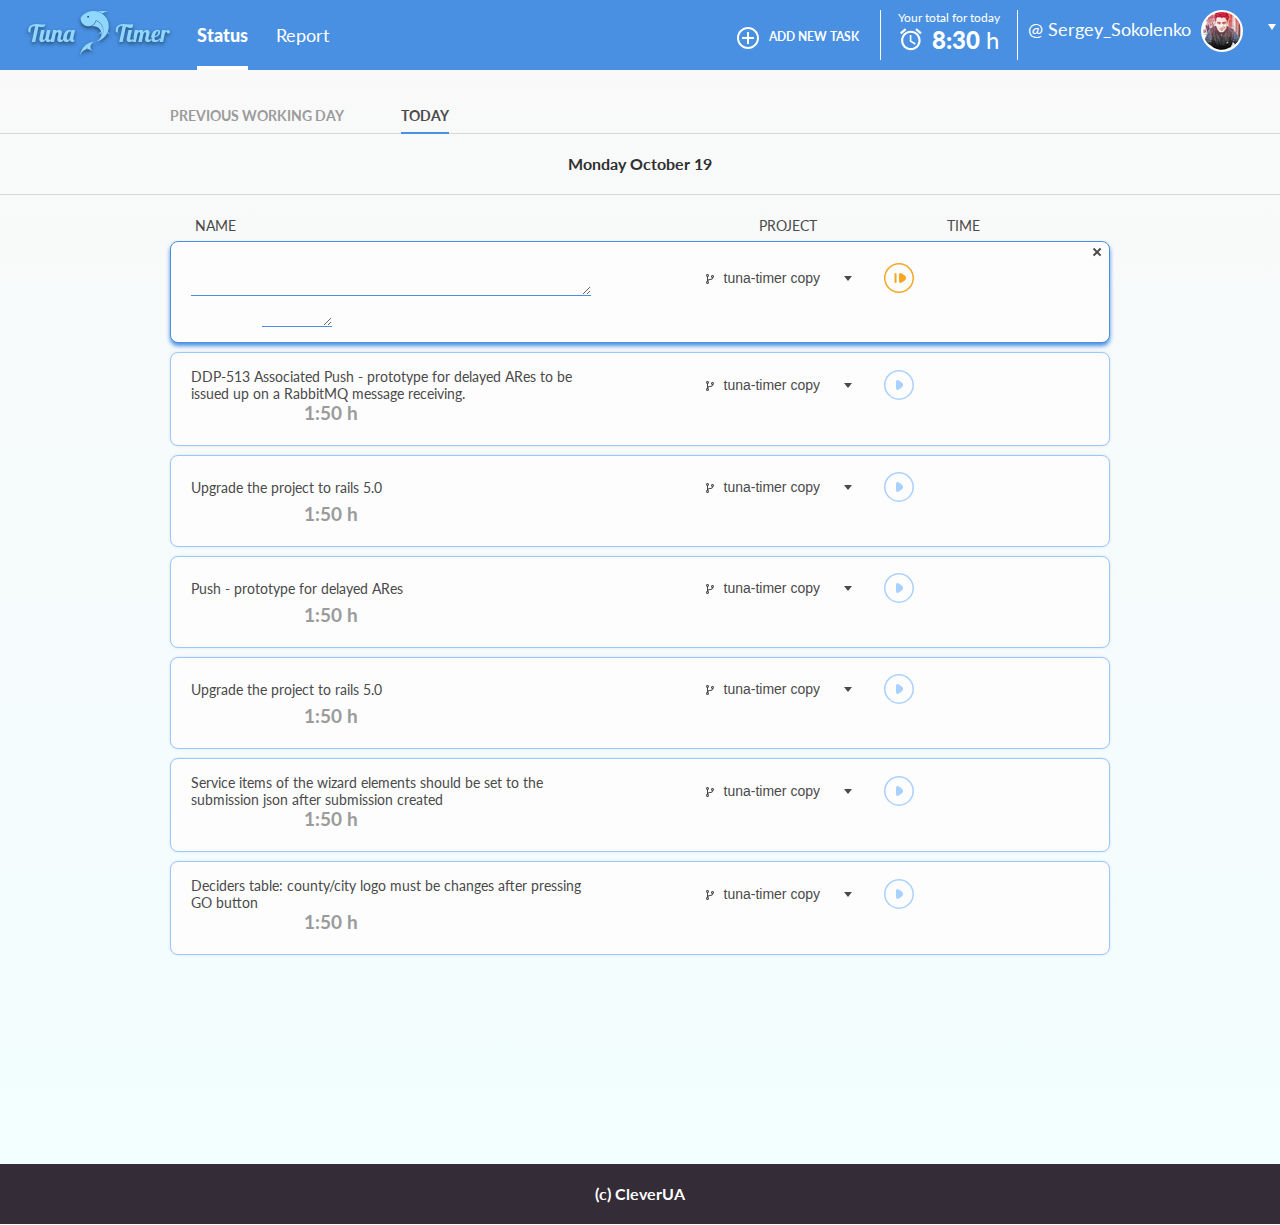
==== tuna_timer/index.html @ cda76bc6 "Add new files" ====
<!DOCTYPE html>
<html lang="en">
<head>
	<meta charset="UTF-8">
	<meta http-equiv="X-UA-Compatible" content="IE=edge">
    <meta name="viewport" content="width=device-width, initial-scale=1">
    <!--[if lt IE 9]>
      <script src="https://oss.maxcdn.com/html5shiv/3.7.3/html5shiv.min.js"></script>
      <script src="https://oss.maxcdn.com/respond/1.4.2/respond.min.js"></script>
    <![endif]-->
	<link href="https://fonts.googleapis.com/css?family=Lato:400,700,900" rel="stylesheet"> 
	<link href="https://fonts.googleapis.com/css?family=Lobster" rel="stylesheet"> 
	<link rel="stylesheet" href="css/jquery.formstyler.css">
	<link rel="stylesheet" href="css/style.css">
	<title>status edit</title>
</head>
<body>
	<header class="header">
		<div class="header_container">
			<div class="header__col header__col-left">
				<div class="header__logo col-3">
					<img src="img/TunaTimer.png" alt="">
				</div>
				<nav class="header__nav col-3">
					<ul>
						<li class="header__nav-active"><a href="#">Status</a></li>
						<li><a href="report-month.html">Report</a></li>
					</ul>
				</nav>
			</div>
			<div class="header__col header__col-right">
				<div class="header__task">
					<button class="header__task_btn">ADD NEW TASK</button>
				</div>
				<div class="header__hour">
				<p>Your total for today</p>
				<h5>8:30 <span>h</span></h5>
			</div>
				<div class="header__user">
					<form>
						<select>
							<option>@ Sergey_Sokolenko</option>
							<option>@ Artem_Zhuravlev</option>
							<option>@ Ivan_Ivanov</option>
						</select>
					</form>
				</div>
			</div>
		</div>
	</header>
	<main class="main">
		<div class="main-tabs">
			<div class="container">
				<nav class="main-tabs__nav">
					<ul>
						<li><a href="status-prev.html">previous working day</a></li>
						<li class="main-tabs__nav-active"><a href="#">TODAY</a></li>
					</ul>
				</nav>
			</div>
		</div>
		<div class="main-date">
			<div class="container">
				<h6>Monday October 19</h6>
			</div>
		</div>
		<div class="main-task">
			<div class="container">
				<div class="main-task__name">
					<div class="main-task__name-item col-6">
						<p>NAME</p>
					</div>
					<div class="main-task__name-item col-2-1">
						<p>PROJECT</p>
					</div>
					<div class="main-task__name-item col-2-1">
						<p>TIME</p>
					</div>
				</div>
				<div class="main-task__item main-task__item-active" tabindex="0">
					<form>
						<div class="main-task__item-title">
							<textarea name="text"  data="rezine"></textarea>
						</div>
						<div class="main-task__item-select">
							<select>
								<option>tuna-timer copy</option>
								<option>android_demo_release</option>
								<option>builds copy</option>
								<option>applesrss copy</option>
								<option>files</option>
							</select>
						</div>
						<div class="main-task__btn-active"></div>
						<div class="main-task__item-hour">
							<textarea name="hour"></textarea>
						</div>
					</form>
					<button class="main-task__close"></button>
				</div>
				<div class="main-task__item" tabindex="0">
					<form>
						<div class="main-task__item-title">
							<h4>DDP-513 Associated Push - prototype for delayed ARes to be issued up on a RabbitMQ message receiving.</h4>
						</div>
						<div class="main-task__item-select">
							<select>
								<option>tuna-timer copy</option>
								<option>android_demo_release</option>
								<option>builds copy</option>
								<option>applesrss copy</option>
								<option>files</option>
							</select>
						</div>
						<div class="main-task__btn"></div>
						<div class="main-task__item-hour">
							<h3>1:50 h</h3>
						</div>
					</form>
				</div>
				<div class="main-task__item" tabindex="0">
					<form>
						<div class="main-task__item-title">
							<h4>Upgrade the project to rails 5.0</h4>
						</div>
						<div class="main-task__item-select">
							<select>
								<option>tuna-timer copy</option>
								<option>android_demo_release</option>
								<option>builds copy</option>
								<option>applesrss copy</option>
								<option>files</option>
							</select>
						</div>
						<div class="main-task__btn"></div>
						<div class="main-task__item-hour">
							<h3>1:50 h</h3>
						</div>
					</form>
				</div>
				<div class="main-task__item" tabindex="0">
					<form>
						<div class="main-task__item-title">
							<h4>Push - prototype for delayed ARes</h4>
						</div>
						<div class="main-task__item-select">
							<select>
								<option>tuna-timer copy</option>
								<option>android_demo_release</option>
								<option>builds copy</option>
								<option>applesrss copy</option>
								<option>files</option>
							</select>
						</div>
						<div class="main-task__btn"></div>
						<div class="main-task__item-hour">
							<h3>1:50 h</h3>
						</div>
					</form>
				</div>
				<div class="main-task__item" tabindex="0">
					<form>
						<div class="main-task__item-title">
							<h4>Upgrade the project to rails 5.0</h4>
						</div>
						<div class="main-task__item-select">
							<select>
								<option>tuna-timer copy</option>
								<option>android_demo_release</option>
								<option>builds copy</option>
								<option>applesrss copy</option>
								<option>files</option>
							</select>
						</div>
						<div class="main-task__btn"></div>
						<div class="main-task__item-hour">
							<h3>1:50 h</h3>
						</div>
					</form>
				</div>
				<div class="main-task__item" tabindex="0">
					<form>
						<div class="main-task__item-title">
							<h4>Service items of the wizard elements should be set to the submission json after submission created</h4>
						</div>
						<div class="main-task__item-select">
							<select>
								<option>tuna-timer copy</option>
								<option>android_demo_release</option>
								<option>builds copy</option>
								<option>applesrss copy</option>
								<option>files</option>
							</select>
						</div>
						<div class="main-task__btn"></div>
						<div class="main-task__item-hour">
							<h3>1:50 h</h3>
						</div>
					</form>
				</div>
				<div class="main-task__item" tabindex="0">
					<form>
						<div class="main-task__item-title">
							<h4>Deciders table: county/city logo must be changes after pressing GO button</h4>
						</div>
						<div class="main-task__item-select">
							<select>
								<option>tuna-timer copy</option>
								<option>android_demo_release</option>
								<option>builds copy</option>
								<option>applesrss copy</option>
								<option>files</option>
							</select>
						</div>
						<div class="main-task__btn"></div>
						<div class="main-task__item-hour">
							<h3>1:50 h</h3>
						</div>
					</form>
				</div>
			</div>
		</div>
	</main>
	<footer class="footer">
		<div class="container">
			<h6>(c) CleverUA</h6>
		</div>
	</footer>
	<script src="http://ajax.googleapis.com/ajax/libs/jquery/1.11.1/jquery.min.js"></script>
	<script src="js/jquery.formstyler.min.js"></script>
	<script src="js/rezine.js"></script>
	<script>
		(function($) {
			$(function() {
  				$('input, select').styler();
			});
		})(jQuery);
		$(function(){
            $('.main-task__btn-active').click(function(){
                $('.main-task__btn-active').toggleClass('main-task__btn-pause');
            });
        });
	</script>
</body>
</html>
---- tuna_timer/css/style.css ----
body{
    width: 100%;
    margin: 0 auto;
    font-family: 'Lato', sans-serif;
}

/*General-reset*/
*{
    -webkit-box-sizing: border-box ;
    -moz-box-sizing: border-box;
    box-sizing: border-box;
}
h1, h2, h3, h4, h5, h6 ,p{
    margin: 0;
    padding: 0;
}
ul, ol{
    margin: 0;
    padding: 0;
    list-style: none;
}
a{
    text-decoration:none;
    color: #000;
}
a:visited, a:link, a:active{
    color: #000;
    text-decoration: none;
}
a:hover,
a:focus{
    text-decoration: none;
}
img{
    max-width: 100%;
    border: none;
    outline: none;
}
div:focus{
    outline: none;
}
input, button{
    outline: none;
    border:none;
}
textarea{
    resize: vertical;
}
/*formstyler reset start*/
.jq-selectbox__select,
.jq-selectbox__select:hover,
.jq-selectbox__select:focus{
    border: none;
    border-bottom: none;
    background: transparent;
    border-radius: 0;
    text-shadow: none;
    box-shadow: none;
}
.jq-selectbox__trigger{
    border-left: none;
}
.jq-selectbox__dropdown{
    border-radius: 8px;
    border: 1px solid #e4e4e4;
    box-shadow: 0 2px 4px 0 rgba(0, 0, 0, 0.5);
}
.jq-selectbox__select{
}

/*formstyler reset end*/
.col-3{
    width: 33.333%;
    float: left;
}
.col-3-1{
    width: 30%;
    float: left;
}
.col-4{
    width: 35%;
    float: left;
}
.col-5{
    width: 50%;
    float: left;
}
.col-2{
    width: 21.23%;
    float: left;
}
.container{
    width: 940px;
    margin: 0 auto;
}
.col-6{
    width: 60%;
    float: left;
}
.col-2-1{
    width: 20%;
    float: left;
}
/*============General-reset-end================*/
.header{
    height: 70px;
    width: 100%;
    background: #4990e2;
}
.header_container{
    width: 100%;
    margin: 0 auto;
}
.header__col{
    width: 49%;
}
.header__col-left{
    float: left;
}
.header__col-right{
    float: right;
}
.header__logo{
    width: 31%;
    padding-top: 9px;
    text-align: center;
}
.header__logo,
.header__nav,
.header__task{
    height: 70px;
}
.header__nav ul li{
    display: inline-block;
    margin-right: 24px;
    line-height: 3.889; 
}
.header__nav ul li a{
    font-size: 18px;
    font-family: 'Lato', sans-serif;
    font-weight: 400;
    color: #fff;
}
.header__nav .header__nav-active a{
    padding-bottom: 20px;
    font-weight: 900;
    border-bottom: 4px solid #fff;
}
.header__task,
.header__hour{
    border-right: 1px solid #fff;
}
.header__task,
.header__hour,
.header__user{
    float: left;
    height: 50px;
    margin: 10px 0; 
}
.header__task{
    padding: 0 15px 0 230px;
}
.header__task .header__task_btn{
    float: right;
    font-size: 12px;
    font-family: 'Lato', sans-serif;
    font-weight: 700;
    text-align: right;
    line-height: 4.4;
    color: #fff;
    background: transparent;
    cursor: pointer;
}
.header__task .header__task_btn:before{
    content: "";
    display: inline-block;
    margin-right: 10px;
    width: 22px;
    height: 22px;
    background: url(../img/plus.svg)no-repeat;
    vertical-align: middle;
}
.header__hour{
    padding: 0 17px;
    text-align: center;
}
.header__hour p{
    font-size: 12px;
    color: #fff;
}
.header__hour h5{
    font-size: 24px;
    font-family: 'Lato', sans-serif;
    font-weight: 900;
    color: #fff;
}
.header__hour h5:before{
    content: "";
    display: inline-block;
    margin-right: 10px;
    width: 22px;
    height: 23px;
    background: url(../img/alarm.svg)no-repeat;  
    vertical-align: -2px;
}
.header__hour h5 span{
    font-family: 'Lato', sans-serif;
    font-weight: 400;
}
.header__user{
    padding-left: 9px 0 0 15px;
}
.header__user .jq-selectbox{
    float: right;
}
.header__user .jq-selectbox__trigger-arrow{
    width: 8px;
    height: 6px;
    background: url(../img/arrow_down.svg)no-repeat;
}
.header__user .jq-selectbox__select-text{
    font-size: 18px;
    font-family: 'Lato', sans-serif;
    font-weight: 400;
    color: #fff;
}
.header__user .jq-selectbox__select-text:after{
    content: "";
    display: inline-block;
    margin-left: 10px;
    width: 42px;
    height: 42px;
    background: url(../img/oval.png)no-repeat center center;
    vertical-align: middle;
}
.header__user .jq-selectbox li{
    border-radius: 3px;
}
.main{
    padding-bottom: 200px;
    background: linear-gradient(to top, #f2feff, #f9f9f9);
}
.main-tabs{
    height: 64px;
    padding-top: 35px;
    border-bottom: 1px solid #d8d8d8;
}

.main-tabs ul li{
    display: inline-block;
    margin-right: 52.5px;
}
.main-tabs ul li a{
    font-size: 14px;
    font-weight: 700;
    text-transform: uppercase;
    color: #9b9b9b; 
}
.main-tabs__nav .main-tabs__nav-active a{
    padding-bottom: 8px;
    color: #4a4a4a;
    border-bottom: 2px solid #4a90e2;
}

.main-date{
    height: 61px;
    border-bottom: 1px solid #d8d8d8;;
}
.main-date h6{
    font-size: 16px;
    line-height: 3.8;
    text-align: center;
    color: #2f2f2f;
}
.main-task__name{
    padding-top: 22px;
    overflow: hidden;
}
.main-task__name-item{
    padding-left: 25px;
}
.main-task__name-item p{
    padding-bottom: 7px;
    font-size: 14px;
    font-family: 'Lato', sans-serif;
    font-weight: 400;
    color: #4a4a4a;
}
.main-task__item{
    width: 100%;
    margin-bottom: 9px;
    padding: 15px 0 15px 20px;
    background: #fdfdfd;
    border: 1px solid #9ac7fc;
    border-radius: 8px;
    box-shadow: 0 0 3px 0 rgba(0, 0, 0, 0.1);
}
.main-task__item-active{
    position: relative;
    border: 1px solid #4990e2;
    box-shadow: 0 3px 4px 0 #4990e2; 
}
.main-task__item textarea[name="text"]{
    display: inline-block;
    width: 400px;
    height: 100%;
    padding: 2px 0;
    font-size: 14px;
    font-weight: 400;
    font-family: 'Lato', sans-serif;
    background: transparent;
    border: none;
    border-bottom: 1px solid #4990e2; 
    color: #4a4a4a;
}
.main-task__item-select{
    display: inline-block;
    width: 270px;
}
.main-task__item-select .jq-selectbox__select{
    min-width: 250px;
    margin-left: 20px;
    font-size: 14px;
    font-weight: 400;
    border-radius: 4px;
    color: #4a4a4a;
    text-align: right;
}
.main-task__item .jq-selectbox__select:hover{
    background: #d5eaff;
}
.main-task__item .jq-selectbox__trigger{
    background: url(../img/polygon.svg)no-repeat center center;
}
.main-task__item .jq-selectbox li:hover{
    background: #95c4fb;
}
.main-task__item .jq-selectbox li.selected{
    background: #95c4fb;
}
.main-task__item .jq-selectbox__select-text:before{
    content: "";
    display: inline-block;
    margin-right: 10px;
    width: 8px;
    height: 10px;
    background: url(../img/shape.svg)no-repeat;
    vertical-align: middle;
}
.main-task__btn-active{
    display: inline-block;
    width: 30px;
    height: 30px;
    margin-left: 15px;
    background: url(../img/play-active.svg)no-repeat;
    vertical-align: middle;
    cursor: pointer;
}
.main-task__btn-pause{
    width: 30px;
    height: 30px;
    background: url(../img/pause-active.svg)no-repeat;
    cursor: pointer;
}
.main-task__btn{
    display: inline-block;
    width: 30px;
    height: 30px;
    margin-left: 15px;
    background: url(../img/blue-play.svg)no-repeat;
    vertical-align: middle;
    cursor: pointer;
}
.main-task__item textarea[name="hour"]{
    float: right;
    width: 70px;
    height: 28px;
    margin-right: 26px;
    padding: 2px 0;
    font-size: 16px;
    font-family: 'Lato', sans-serif;
    font-weight: 600;
    color: #4a4a4a;
    background: transparent;
    border: none;
    border-bottom: 1px solid #4990e2;
}
.main-task__close{
    position: absolute;
    top: 5px;
    right: 5px;
    width: 10px;
    height: 10px;
    background: url(../img/close.svg)no-repeat;
    cursor: pointer;
}
.main-task__item-title{
    display: inline-block;
    width: 400px;
    vertical-align: middle;
    color: #4a4a4a;
}
.main-task__item-title h4{
    font-size: 14px;
    font-weight: 400;
}
.main-task__item-hour{
    display: inline-block;
    width: 167px;
    height: 28px;
    margin-right: 26px;
    font-size: 16px;
    text-align: right;
    vertical-align: bottom;
    color: #9b9b9b; 
}
.footer{
    height: 60px;
    width: 100%;
    background:  #342c37;
}
.footer h6{
    font-size: 16px;
    line-height: 3.8;
    text-align: center;
    color: #fff;
}
/*status-prev styles*/
.main-task__item-blue{
    background: #4990e2;
    overflow: hidden;
}
.main-task__result{
    float: right;
}
.main-task__result h3{
    width: 100%;
    font-size: 16px;
    font-style: italic;
    font-family: 'Lato', sans-serif;
    font-weight: 400;
    color: #fff;
}
.main-task__result h3 span{
    padding-left: 10px;
    font-weight: 600;
}
/*report month styles*/
.main-date__holder{
    height: 61px;
    padding-top: 14px;
}
.main-date__left,
.main-date__form,
.main-date__right {
    display: inline-block;
}
.main-date__left{
    margin-right: 10px;
}
.main-date__right{
    margin-left: 10px;
}
.main-date__left a,
.main-date__right a{
    display: block;
    width: 8px;
    height: 12px;
}
.main-date__left a{
    background: url(../img/arrow-left.svg)no-repeat;
}
.main-date__right a{
    background: url(../img/arrow-right.svg)no-repeat;
}
.main-date__select{
    text-align: center;
}
.main-date .jq-selectbox__select{
    width: 204px;  
    padding: 0; 
}
.main-date .jq-selectbox li{
    font-size: 16px;
    font-family: 'Lato', sans-serif;
    font-weight: 600;
    color: #2f2f2f;
}
.main-date .jq-selectbox li.selected,
.main-date .jq-selectbox li:hover{
    background: #95c4fb;
}
.main-date .jq-selectbox__dropdown ul{
    max-height: 100% !important;
}
.main-date .jq-selectbox__trigger{
    display: none;
}
.main-date .jq-selectbox__select-text{
    font-size: 16px;
    font-family: 'Lato', sans-serif;
    font-weight: 600;
    color: #2f2f2f;
    transition: .3s;
}
.main-date .jq-selectbox__select-text:hover{
    text-shadow: 0 2px 4px rgba(0, 0, 0, 0.5);
}
.report-container{
    width: 1366px;
    margin: 0 auto;
}
.week-container{
    width: 940px;
    margin: 0 auto;
}
.report-copy{
    float: right;
    margin: 44px 0 9px 0;
}
.report-copy li{
    display: inline-block;
    margin-left: 30px;
}
.report-copy li a{
    color: #9b9b9b;
    transition: .3s;
}
.report-copy li a:hover{
    color: #4a4a4a;
    text-shadow: 0 2px 4px rgba(0, 0, 0, 0.5);
}
.report-month__tabe{
    width: 100%;
    border: 1px solid #000;
    border-collapse: collapse;
}
 .report-month__tabe-title{
    border-bottom: 2px solid #000;
}
.report-month__tabe-time{
    border-bottom: 1px solid #000;
}
.report-month__tabe tr{
    height: 31px;
}
.report-month__tabe td{
    width: 34px;
    height: 30px;
    text-align: center;
    border: 1px dotted #000;
}
.report-month__tabe h5{
    font-size: 12px;
    font-family: 'Lato', sans-serif;
    font-weight: 600;
    color: #4a4a4a;
}
.report-month__tabe h6{
    font-size: 8px;
    text-transform: uppercase;
    color: #4a4a4a;
}
.report-month__tabe td{
    font-size: 12px;
    font-family: 'Lato', sans-serif;
    font-weight: 600;
    color: #4a4a4a;
}
.report-month__tabe-title{
    background: #dbecff;
}
.report-month__tabe-name h5{
    padding-left: 5px;
    text-align: left;
}
.report-month__table-weekend{
    background: #dfe2e2;
}
.report-month__all h5,
.report-month__hours h5{
    padding-right: 10px;
    font-style: italic;
    text-align: right;
    color: #4a4a4a;
}
tr .report-month__hours{
    border-right: 1px solid #000;
    border-left: 1px solid #000;
}
.report-month__result{
    border-top: 2px solid #000;
}
.report-month__tabe .jq-checkbox{
    position: static !important;
    width: 12px;
    height: 12px;
    background: url(../img/checkbox-empty.svg)no-repeat;
    border: none;
    border-radius: 0;
    box-shadow: none;
}
.report-month__tabe .jq-checkbox.checked .jq-checkbox__div{
    width: 12px;
    height: 12px;
    background: url(../img/checkbox-full.svg)no-repeat;
}
tr .report-month__tabe-name{
    border-right: 1px solid #000;
}
tr  .last{
    border-right: 1px solid #000;
}
.report-month__result-all td{
    height: 62px;
    border-bottom: 2px solid #000;
}
.report-month__result-all h3{
    padding-right: 5px;
    font-family: 'Lato', sans-serif;
    font-weight: 400;
    font-style: italic;
    text-align: right;
    color: #4a4a4a;
}
.report-month__result-all h3 span{
    padding-left: 4px;
    font-weight: 600;
}
.table__modal{
    background: transparent;
}
#myModal .modal-dialog {
    margin-top: 200px;
}
#myModal .modal-content{
    width: 341px;
    margin: auto;
}
#myModal .modal-header{
    position: relative;
    min-height: 28px;
    padding: 0;
    background: #4990e2;
    overflow: hidden;
}
#myModal .modal-header h4{
    float: left;
    padding: 3px 0 0 13px;
    font-family: 'Lato', sans-serif;
    font-weight: 400;
    color: #fff;
}
#myModal .modal-header h5{
    float: right;
    padding: 6px 35px 0 0;
    color: #fff;
}
#myModal .modal-header h5 i{
    padding-right: 5px;
}
#myModal .modal-header .close{
    position: absolute;
    top: 5px;
    right: 5px;
    color: #fff;
    background: transparent;
}
#myModal .modal-content{
    border-radius: 0; 
}
#myModal .modal-body{
    padding: 8px;
    background: #f8f8f8;
}
.modal-backdrop.fade{
    background: transparent;
}
.myModal__holder{
    margin-bottom: 9px;
    background-color: rgba(255, 255, 255, 0.82);
    border-radius: 4px;
    box-shadow: 0 0 3px 0 rgba(0, 0, 0, 0.5);
}
.myModal__describe{
    padding: 7px;
    background: #fff;
}
.myModal__describe h5{
    font-family: 'Lato', sans-serif;
    font-weight: 400;
}
.myModal__result{
    padding: 5px 6px;
    text-align: right;
    background: #dbecff;
}
.myModal__result h5{
    font-family: 'Lato', sans-serif;
    font-weight: 600;
    font-style: italic;
    color: #4a4a4a;
}
#myModal .modal-footer{
    padding: 8px;
    background-color: #4990e2;
    overflow: hidden;
}
#myModal .modal-footer h4{
    float: right;
    font-family: 'Lato', sans-serif;
    font-weight: 600;
    font-style: italic;
    color: #fff;
}
/*alerts*/
.alert__welldone,
.alert__headsup,
.alert__warning,
.alert__error{
    position: relative;
    width: 690px;
    height: 56px;
    margin: 0 auto;
    margin-bottom: 16px;
    padding: 18.5px 0;
    box-shadow: 0 2px 4px 0 rgba(0, 0, 0, 0.5);
    border-radius: 8px;
}
.alert__welldone{
    background-color: #7ed321;
}
.alert__headsup{
    background-color: #7cb8fe;
}
.alert__warning{
    background-color: #ecb458;
}
.alert__error{
    background-color: #f75b6e;
}
.alert-close{
    position: absolute;
    top: 5px;
    right: 5px;
    width: 15px;
    height: 15px;
    background: url(../img/white-close.svg) no-repeat center center;
}
.alert__welldone h3,
.alert__headsup h3,
.alert__warning h3,
.alert__error h3{
    font-size: 16px;
    font-family: 'Lato', sans-serif;
    font-weight: 400;
    text-align: center;
    color: #fff;
}
/*report week*/
.report-month__tabe-week{
}
.report-month__result-week{
    border-top: 2px solid #000;
}


@media(max-width: 1370px){
    .header_container{
        width: 1300px;
    }
    .header__task{
        padding-left: 68px;
    }
    .report-container{
        width: 1300px;
    }
}
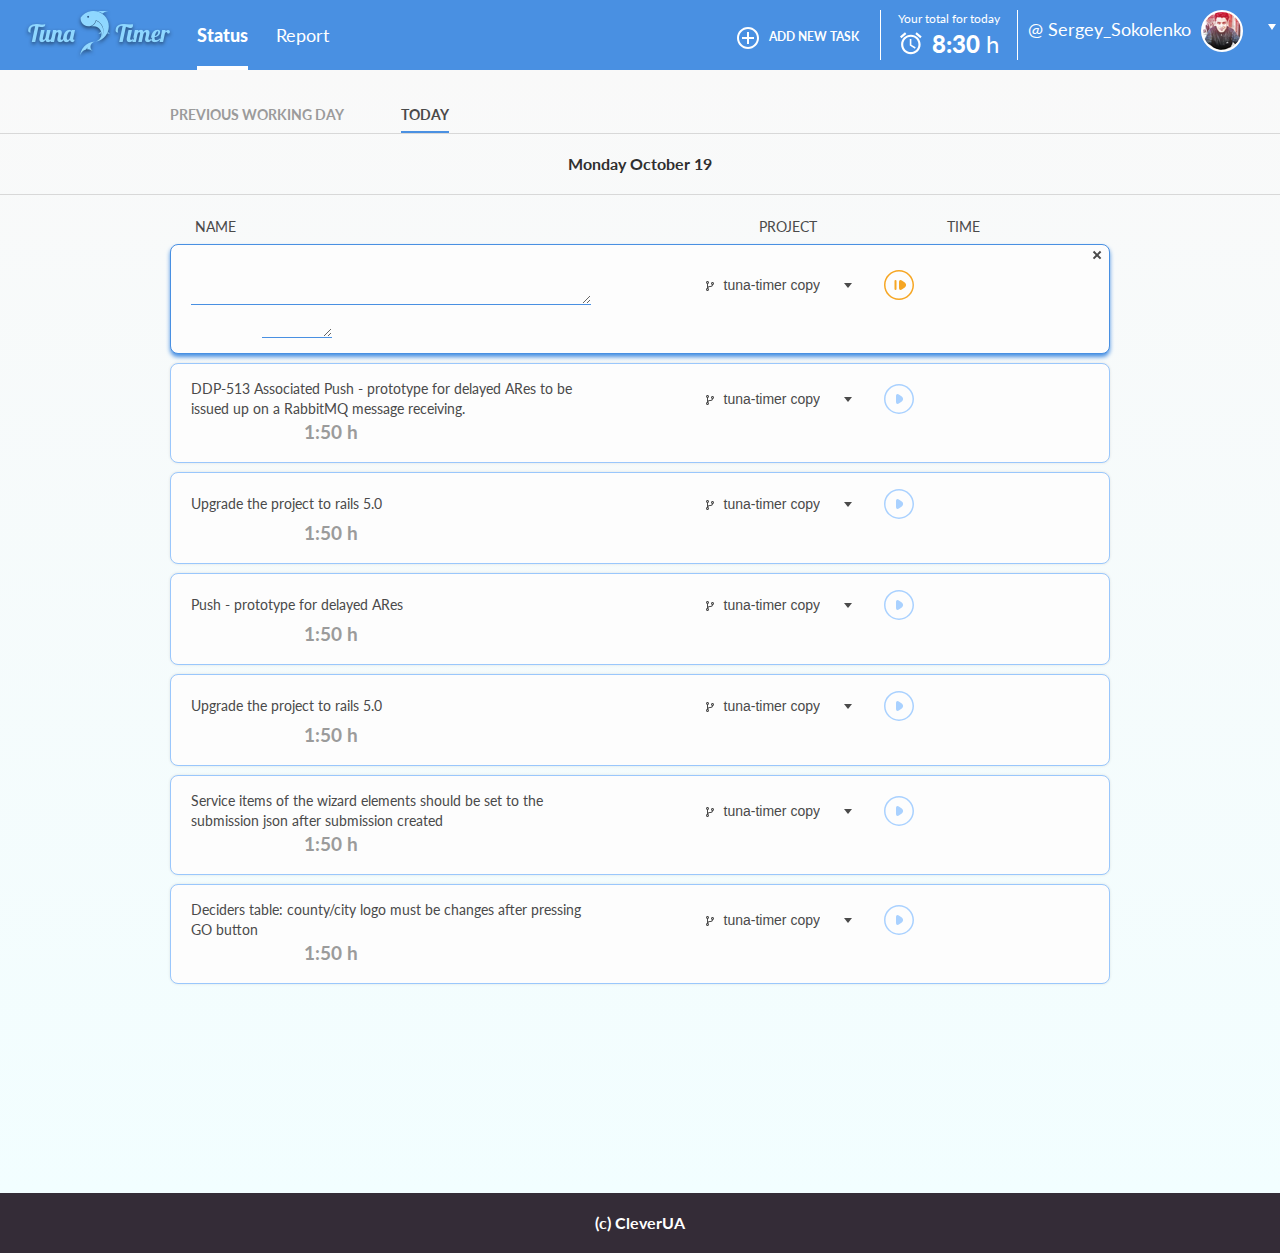
==== commit 8c40f0ba: "Add jQuery UI" ====
--- a/tuna_timer/index.html
+++ b/tuna_timer/index.html
@@ -9,7 +9,9 @@
       <script src="https://oss.maxcdn.com/respond/1.4.2/respond.min.js"></script>
     <![endif]-->
 	<link href="https://fonts.googleapis.com/css?family=Lato:400,700,900" rel="stylesheet"> 
+	<link rel="stylesheet" href="https://opensource.keycdn.com/fontawesome/4.6.3/font-awesome.min.css" integrity="sha384-Wrgq82RsEean5tP3NK3zWAemiNEXofJsTwTyHmNb/iL3dP/sZJ4+7sOld1uqYJtE" crossorigin="anonymous">
 	<link href="https://fonts.googleapis.com/css?family=Lobster" rel="stylesheet"> 
+	<link rel="stylesheet" href="css/bootstrap.css">
 	<link rel="stylesheet" href="css/jquery.formstyler.css">
 	<link rel="stylesheet" href="css/style.css">
 	<title>status edit</title>
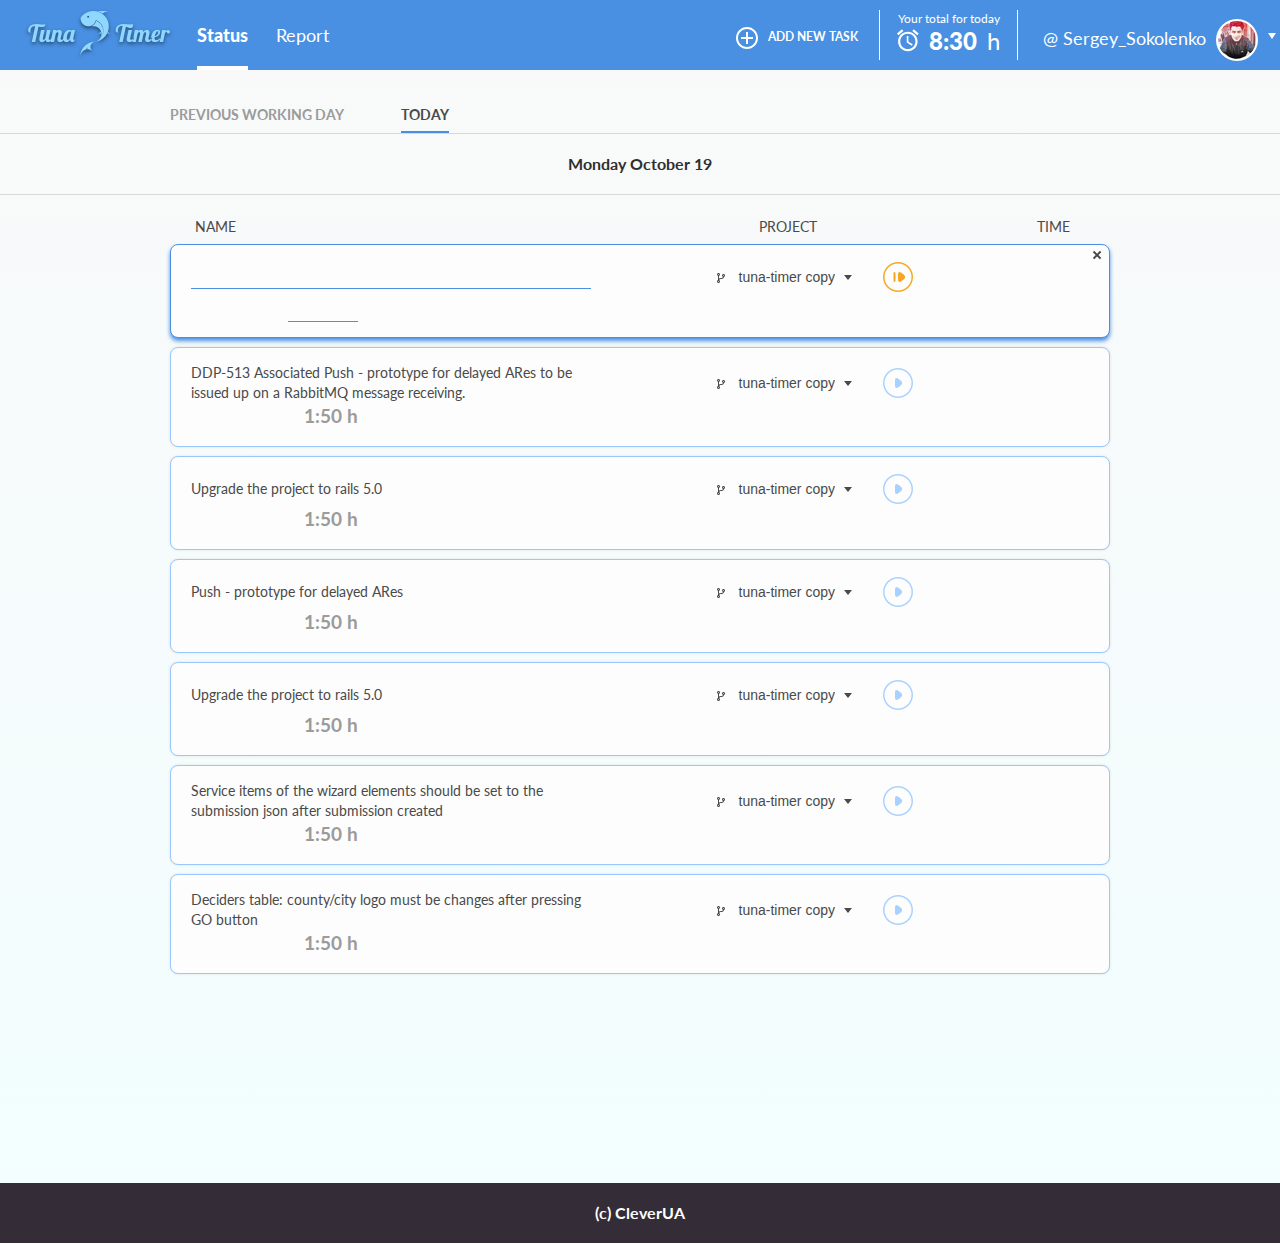
==== commit c2dab894: "New features" ====
--- a/tuna_timer/index.html
+++ b/tuna_timer/index.html
@@ -75,7 +75,7 @@
 					<div class="main-task__name-item col-2-1">
 						<p>PROJECT</p>
 					</div>
-					<div class="main-task__name-item col-2-1">
+					<div class="main-task__name-item main-task__name-time col-2-1">
 						<p>TIME</p>
 					</div>
 				</div>
--- a/tuna_timer/css/style.css
+++ b/tuna_timer/css/style.css
@@ -119,6 +119,7 @@
 }
 .header__col-right{
     float: right;
+    height: 70px;
 }
 .header__logo{
     width: 31%;
@@ -143,6 +144,8 @@
 }
 .header__nav .header__nav-active a{
     padding-bottom: 20px;
+    font-size: 18px;
+    font-family: 'Lato', sans-serif;
     font-weight: 900;
     border-bottom: 4px solid #fff;
 }
@@ -152,13 +155,22 @@
 }
 .header__task,
 .header__hour,
-.header__user{
+.header__user,
+.header__admin{
     float: left;
     height: 50px;
     margin: 10px 0; 
 }
+.header__admin{
+    padding: 12px 42px 0 470px;
+}
+.header__admin h2{
+    font-family: 'Lato', sans-serif;
+    font-weight: 400;
+    color: #fff;
+}
 .header__task{
-    padding: 0 15px 0 230px;
+    padding: 0 15px 0 300px;
 }
 .header__task .header__task_btn{
     float: right;
@@ -186,12 +198,15 @@
 }
 .header__hour p{
     font-size: 12px;
+    font-family: 'Lato', sans-serif;
+    font-weight: 400;
     color: #fff;
 }
 .header__hour h5{
     font-size: 24px;
     font-family: 'Lato', sans-serif;
     font-weight: 900;
+    line-height: 1.2;
     color: #fff;
 }
 .header__hour h5:before{
@@ -204,11 +219,12 @@
     vertical-align: -2px;
 }
 .header__hour h5 span{
+    padding-left: 4px;
     font-family: 'Lato', sans-serif;
     font-weight: 400;
 }
 .header__user{
-    padding-left: 9px 0 0 15px;
+    padding: 9px 0 0 15px;
 }
 .header__user .jq-selectbox{
     float: right;
@@ -285,6 +301,10 @@
     font-family: 'Lato', sans-serif;
     font-weight: 400;
     color: #4a4a4a;
+}
+.main-task__name-time{
+    text-align: right;
+    padding-right: 40px;
 }
 .main-task__item{
     width: 100%;
@@ -301,10 +321,8 @@
     box-shadow: 0 3px 4px 0 #4990e2; 
 }
 .main-task__item textarea[name="text"]{
-    display: inline-block;
     width: 400px;
-    height: 100%;
-    padding: 2px 0;
+    height: 28px;
     font-size: 14px;
     font-weight: 400;
     font-family: 'Lato', sans-serif;
@@ -312,13 +330,15 @@
     border: none;
     border-bottom: 1px solid #4990e2; 
     color: #4a4a4a;
+    outline: none;
+    resize: none;
 }
 .main-task__item-select{
     display: inline-block;
     width: 270px;
+    text-align: right;
 }
 .main-task__item-select .jq-selectbox__select{
-    min-width: 250px;
     margin-left: 20px;
     font-size: 14px;
     font-weight: 400;
@@ -341,7 +361,7 @@
 .main-task__item .jq-selectbox__select-text:before{
     content: "";
     display: inline-block;
-    margin-right: 10px;
+    margin-right: 14px;
     width: 8px;
     height: 10px;
     background: url(../img/shape.svg)no-repeat;
@@ -349,33 +369,53 @@
 }
 .main-task__btn-active{
     display: inline-block;
-    width: 30px;
-    height: 30px;
-    margin-left: 15px;
-    background: url(../img/play-active.svg)no-repeat;
+    width: 34px;
+    height: 34px;
+    margin-left: 12px;
+    background: url(../img/play.png)no-repeat center center;
     vertical-align: middle;
     cursor: pointer;
 }
+.main-task__btn-active:hover{
+    width: 34px;
+    height: 34px;
+    margin-left: 12px;
+    background: url(../img/play-active.png)no-repeat center center;
+    vertical-align: middle;
+    object-fit: contain;
+}
 .main-task__btn-pause{
-    width: 30px;
-    height: 30px;
-    background: url(../img/pause-active.svg)no-repeat;
+    width: 34px;
+    height: 34px;
+    background: url(../img/pause.png)no-repeat center center;
     cursor: pointer;
 }
+.main-task__btn-pause:hover{
+    width: 34px;
+    height: 34px;
+    background: url(../img/pause-active.png)no-repeat center center;
+    cursor: pointer;
+}
 .main-task__btn{
     display: inline-block;
-    width: 30px;
-    height: 30px;
-    margin-left: 15px;
-    background: url(../img/blue-play.svg)no-repeat;
+    width: 34px;
+    height: 34px;
+    margin-left: 12px;
+    background: url(../img/blue-play.png)no-repeat center center;
     vertical-align: middle;
     cursor: pointer;
+}
+.main-task__btn:hover{
+    display: inline-block;
+    width: 34px;
+    height: 34px;
+    margin-left: 12px;
+    background: url(../img/blue-play-active.png)no-repeat center center;
 }
 .main-task__item textarea[name="hour"]{
     float: right;
     width: 70px;
     height: 28px;
-    margin-right: 26px;
     padding: 2px 0;
     font-size: 16px;
     font-family: 'Lato', sans-serif;
@@ -384,6 +424,8 @@
     background: transparent;
     border: none;
     border-bottom: 1px solid #4990e2;
+    resize: none;
+    outline: none;
 }
 .main-task__close{
     position: absolute;
@@ -435,6 +477,8 @@
 }
 .main-task__result h3{
     width: 100%;
+    padding-right: 27px;
+    text-align: right;
     font-size: 16px;
     font-style: italic;
     font-family: 'Lato', sans-serif;
@@ -454,6 +498,11 @@
 .main-date__form,
 .main-date__right {
     display: inline-block;
+}
+.main-date__form input[type="text"]{
+    font-size: 16px;
+    background: transparent;
+    padding-left: 37%;
 }
 .main-date__left{
     margin-right: 10px;
@@ -507,7 +556,7 @@
     text-shadow: 0 2px 4px rgba(0, 0, 0, 0.5);
 }
 .report-container{
-    width: 1366px;
+    width: 90%;
     margin: 0 auto;
 }
 .week-container{
@@ -532,7 +581,7 @@
 }
 .report-month__tabe{
     width: 100%;
-    border: 1px solid #000;
+    border-top: 1px solid #000;
     border-collapse: collapse;
 }
  .report-month__tabe-title{
@@ -545,10 +594,10 @@
     height: 31px;
 }
 .report-month__tabe td{
-    width: 34px;
+    width: 2%;
     height: 30px;
     text-align: center;
-    border: 1px dotted #000;
+    border-right: 1px dotted #000;
 }
 .report-month__tabe h5{
     font-size: 12px;
@@ -605,7 +654,17 @@
     height: 12px;
     background: url(../img/checkbox-full.svg)no-repeat;
 }
+.left-side{
+    border-left: 1px solid #000;
+}
+.right-side{
+    border-right: 1px solid #000;
+}
+.report-month__result-total{
+    border-top: 1px solid #000;
+}
 tr .report-month__tabe-name{
+    width: 8%;
     border-right: 1px solid #000;
 }
 tr  .last{
@@ -614,6 +673,7 @@
 .report-month__result-all td{
     height: 62px;
     border-bottom: 2px solid #000;
+    border-top: 1px solid #000;
 }
 .report-month__result-all h3{
     padding-right: 5px;
@@ -627,49 +687,62 @@
     padding-left: 4px;
     font-weight: 600;
 }
+tr .table-last{
+    width: 3%;
+    border-right: transparent;
+}
 .table__modal{
     background: transparent;
 }
-#myModal .modal-dialog {
+#myModal .modal-dialog,
+#myModal2 .modal-dialog {
     margin-top: 200px;
 }
-#myModal .modal-content{
+#myModal .modal-content,
+#myModal2 .modal-content{
     width: 341px;
     margin: auto;
 }
-#myModal .modal-header{
+#myModal .modal-header,
+#myModal2 .modal-header{
     position: relative;
     min-height: 28px;
     padding: 0;
     background: #4990e2;
     overflow: hidden;
 }
-#myModal .modal-header h4{
+#myModal .modal-header h4,
+#myModal2 .modal-header h4{
     float: left;
     padding: 3px 0 0 13px;
     font-family: 'Lato', sans-serif;
     font-weight: 400;
     color: #fff;
 }
-#myModal .modal-header h5{
+#myModal .modal-header h5,
+#myModal2 .modal-header h5{
     float: right;
     padding: 6px 35px 0 0;
     color: #fff;
 }
-#myModal .modal-header h5 i{
+#myModal .modal-header h5 i,
+#myModal2 .modal-header h5 i{
     padding-right: 5px;
 }
-#myModal .modal-header .close{
+#myModal .modal-header .close,
+#myModal2 .modal-header .close{
     position: absolute;
     top: 5px;
     right: 5px;
     color: #fff;
     background: transparent;
 }
-#myModal .modal-content{
+#myModal .modal-content,
+#myModal2 .modal-content{
     border-radius: 0; 
 }
-#myModal .modal-body{
+#myModal .modal-body,
+#myModal2 .modal-body{
     padding: 8px;
     background: #f8f8f8;
 }
@@ -701,12 +774,14 @@
     font-style: italic;
     color: #4a4a4a;
 }
-#myModal .modal-footer{
+#myModal .modal-footer,
+#myModal2 .modal-footer{
     padding: 8px;
     background-color: #4990e2;
     overflow: hidden;
 }
-#myModal .modal-footer h4{
+#myModal .modal-footer h4,
+#myModal2 .modal-footer h4{
     float: right;
     font-family: 'Lato', sans-serif;
     font-weight: 600;
@@ -765,14 +840,59 @@
 }
 
 
+/*report admin*/
+.report-user{
+    float: left;
+    margin-top: 30px;
+}
+.report-user li{
+    display: inline-block;
+    margin-right: 12px;
+}
+.report-user__btn{
+    padding: 6px 11px;
+    font-size: 12px;
+    font-family: 'Lato', sans-serif;
+    font-weight: 400;
+    color: #4a4a4a;
+    background: #fff;
+    border: solid 1px #4990e2;
+    border-radius: 4px;
+    text-transform: uppercase;
+    transition: .5s;
+}
+.report-user__btn:hover{
+    color: #fff;
+    background-color: #4990e2;
+}
+.report-user__btn-active{
+    padding: 6px 11px;
+    font-size: 12px;
+    font-family: 'Lato', sans-serif;
+    font-weight: 400;
+    color: #fff;
+    background-color: #4990e2;
+    border-radius: 4px;
+    box-shadow: 0 0 2px 0 rgba(0, 0, 0, 0.5);
+    text-transform: uppercase;
+}
+.myModal-user{
+    font-size: 12px;
+    font-family: 'Lato', sans-serif;
+    font-weight: 400;
+}
+
 @media(max-width: 1370px){
     .header_container{
         width: 1300px;
     }
     .header__task{
-        padding-left: 68px;
+        padding-left: 67px;
     }
     .report-container{
         width: 1300px;
     }
+    .header__admin{
+        padding-left: 252px;
+    }
 }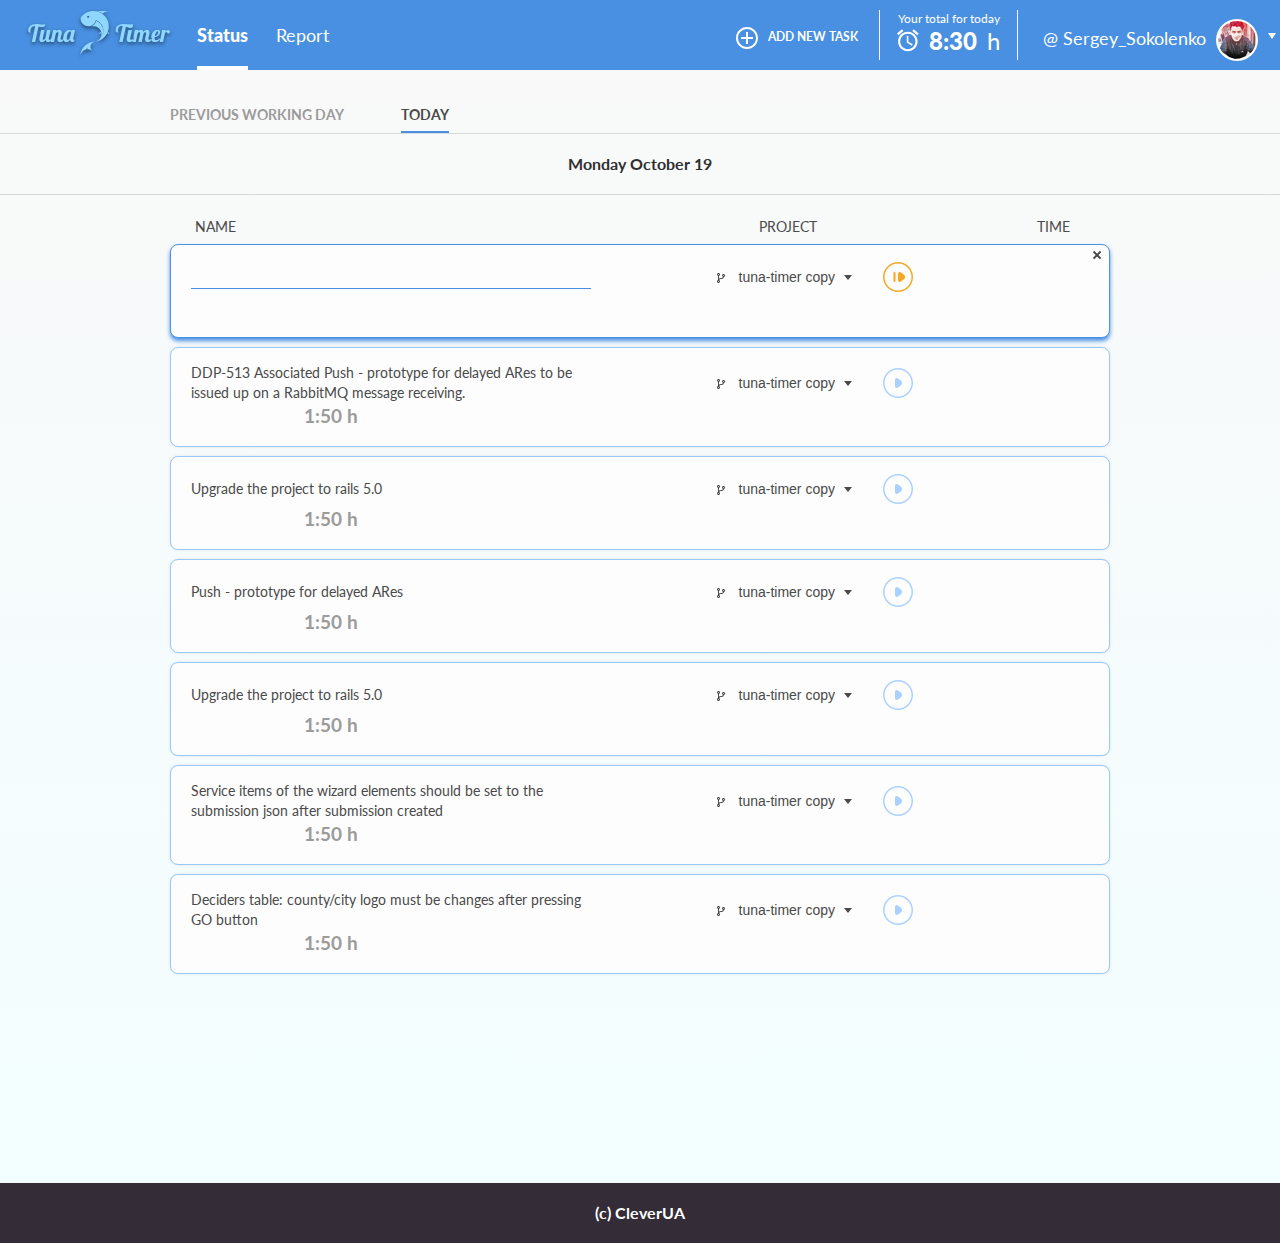
==== commit 3802b23c: "check textarea element in main page" ====
--- a/tuna_timer/index.html
+++ b/tuna_timer/index.html
@@ -95,7 +95,8 @@
 						</div>
 						<div class="main-task__btn-active"></div>
 						<div class="main-task__item-hour">
-							<textarea name="hour"></textarea>
+							<!-- При клике должно включаться это поле для редактирования  активного поля не знаю нужно оно или нет но пусть будет закомментировано-->
+							<!-- <textarea name="hour"></textarea> -->
 						</div>
 					</form>
 					<button class="main-task__close"></button>
--- a/tuna_timer/css/style.css
+++ b/tuna_timer/css/style.css
@@ -323,6 +323,7 @@
 .main-task__item textarea[name="text"]{
     width: 400px;
     height: 28px;
+    padding-top: 8px;
     font-size: 14px;
     font-weight: 400;
     font-family: 'Lato', sans-serif;
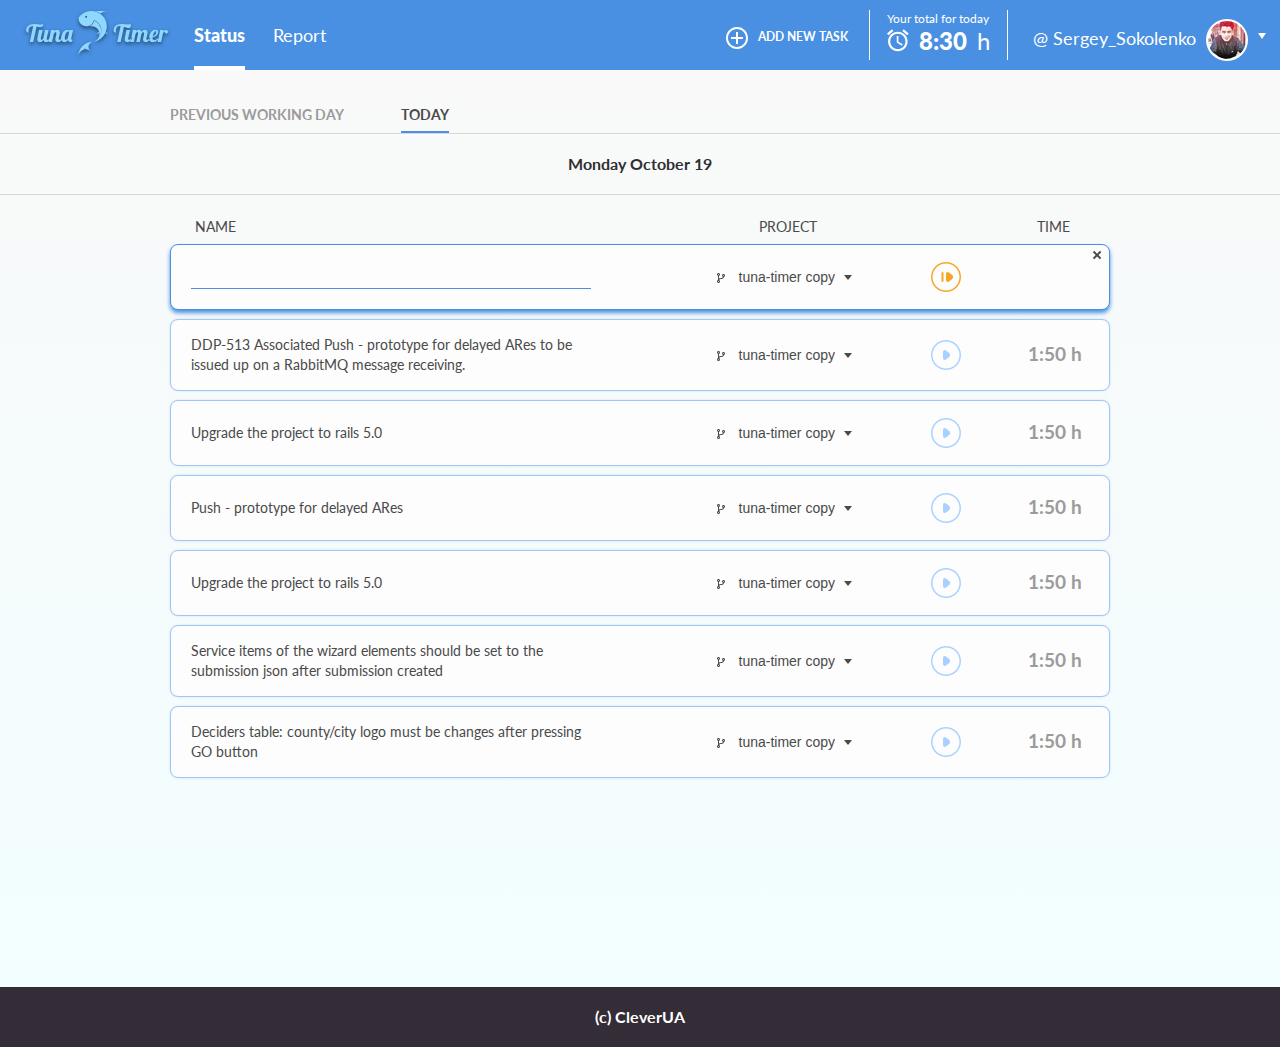
==== commit 6258e402: "adaptability edit" ====
--- a/tuna_timer/index.html
+++ b/tuna_timer/index.html
@@ -18,7 +18,7 @@
 </head>
 <body>
 	<header class="header">
-		<div class="header_container">
+		<div class="header_container header_container-desctop">
 			<div class="header__col header__col-left">
 				<div class="header__logo col-3">
 					<img src="img/TunaTimer.png" alt="">
@@ -33,6 +33,37 @@
 			<div class="header__col header__col-right">
 				<div class="header__task">
 					<button class="header__task_btn">ADD NEW TASK</button>
+				</div>
+				<div class="header__hour">
+				<p>Your total for today</p>
+				<h5>8:30 <span>h</span></h5>
+			</div>
+				<div class="header__user">
+					<form>
+						<select>
+							<option>@ Sergey_Sokolenko</option>
+							<option>@ Artem_Zhuravlev</option>
+							<option>@ Ivan_Ivanov</option>
+						</select>
+					</form>
+				</div>
+			</div>
+		</div>
+		<div class="header_container header_container-mobile">
+			<div class="header__col header__col-left">
+				<div class="header__logo col-3">
+					<img src="img/TunaTimer.png" alt="">
+				</div>
+				<nav class="header__nav col-3">
+					<ul>
+						<li class="header__nav-active"><a href="#">Status</a></li>
+						<li><a href="report-month.html">Report</a></li>
+					</ul>
+				</nav>
+			</div>
+			<div class="header__col header__col-right">
+				<div class="header__task">
+					<button class="header__task_btn"></button>
 				</div>
 				<div class="header__hour">
 				<p>Your total for today</p>
--- a/tuna_timer/css/style.css
+++ b/tuna_timer/css/style.css
@@ -333,6 +333,7 @@
     color: #4a4a4a;
     outline: none;
     resize: none;
+    overflow: hidden;
 }
 .main-task__item-select{
     display: inline-block;
@@ -372,7 +373,7 @@
     display: inline-block;
     width: 34px;
     height: 34px;
-    margin-left: 12px;
+    margin-left: 60px;
     background: url(../img/play.png)no-repeat center center;
     vertical-align: middle;
     cursor: pointer;
@@ -401,7 +402,7 @@
     display: inline-block;
     width: 34px;
     height: 34px;
-    margin-left: 12px;
+    margin-left: 60px;
     background: url(../img/blue-play.png)no-repeat center center;
     vertical-align: middle;
     cursor: pointer;
@@ -410,7 +411,7 @@
     display: inline-block;
     width: 34px;
     height: 34px;
-    margin-left: 12px;
+    margin-left: 60px;
     background: url(../img/blue-play-active.png)no-repeat center center;
 }
 .main-task__item textarea[name="hour"]{
@@ -449,12 +450,12 @@
 }
 .main-task__item-hour{
     display: inline-block;
-    width: 167px;
+    width: 90px;
     height: 28px;
-    margin-right: 26px;
+    margin-left: 25px;
     font-size: 16px;
     text-align: right;
-    vertical-align: bottom;
+    vertical-align: middle;
     color: #9b9b9b; 
 }
 .footer{
@@ -882,10 +883,12 @@
     font-family: 'Lato', sans-serif;
     font-weight: 400;
 }
-
+.header_container-mobile{
+    display: none;
+}
 @media(max-width: 1370px){
     .header_container{
-        width: 1300px;
+        width: 100%;
     }
     .header__task{
         padding-left: 67px;
@@ -896,4 +899,42 @@
     .header__admin{
         padding-left: 252px;
     }
+}
+@media(max-width: 1279px){
+    .report-container,
+    .header_container{
+        width: 100%;
+    }
+    .header__task{
+        padding-left: 0;
+        padding-right: 5px;
+    }
+    .header__hour{
+        padding: 0 4px;
+    }
+    .header__user{
+        padding-left: 0;
+    }
+    .header__logo{
+        width: 45%;
+    }
+    .header__admin{
+        padding-left: 130px;
+    }
+    .header_container-desctop{
+        display: none;
+    }
+    .header_container-mobile{
+        display: block;
+    }
+    .header_container-mobile .header__hour{
+        padding: 0 15px;
+    }
+    .header_container-mobile .header__task{
+        padding-left: 25px;
+    }
+    .report-copy{
+        margin-right: 20px;
+    }
+
 }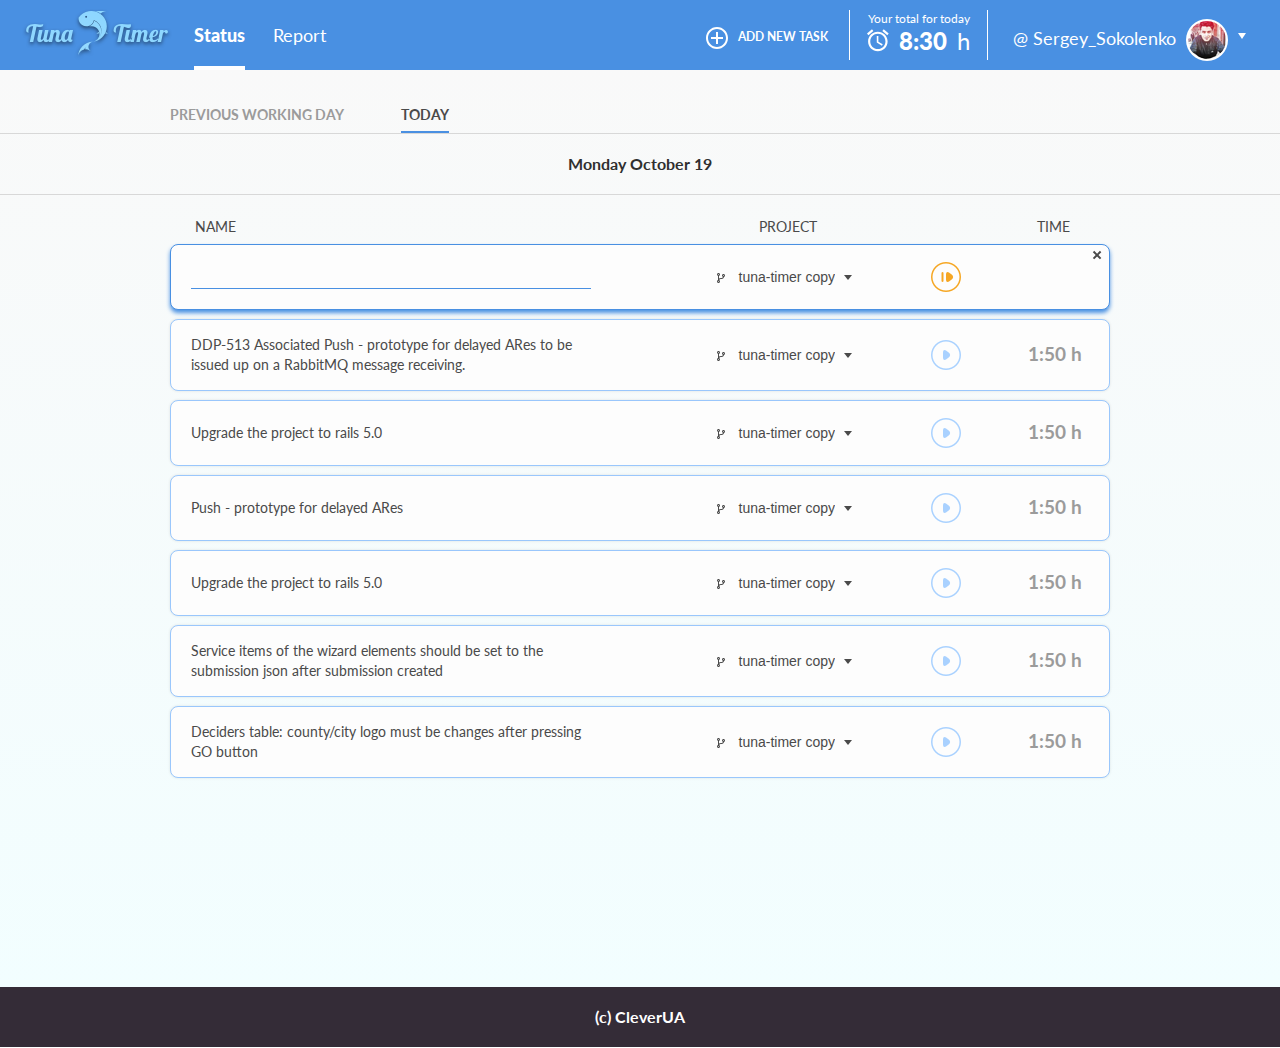
==== commit 239cdef2: "Right column in header" ====
--- a/tuna_timer/index.html
+++ b/tuna_timer/index.html
@@ -31,13 +31,6 @@
 				</nav>
 			</div>
 			<div class="header__col header__col-right">
-				<div class="header__task">
-					<button class="header__task_btn">ADD NEW TASK</button>
-				</div>
-				<div class="header__hour">
-				<p>Your total for today</p>
-				<h5>8:30 <span>h</span></h5>
-			</div>
 				<div class="header__user">
 					<form>
 						<select>
@@ -46,6 +39,13 @@
 							<option>@ Ivan_Ivanov</option>
 						</select>
 					</form>
+				</div>
+				<div class="header__hour">
+					<p>Your total for today</p>
+					<h5>8:30 <span>h</span></h5>
+				</div>
+				<div class="header__task">
+					<button class="header__task_btn">ADD NEW TASK</button>
 				</div>
 			</div>
 		</div>
@@ -62,13 +62,6 @@
 				</nav>
 			</div>
 			<div class="header__col header__col-right">
-				<div class="header__task">
-					<button class="header__task_btn"></button>
-				</div>
-				<div class="header__hour">
-				<p>Your total for today</p>
-				<h5>8:30 <span>h</span></h5>
-			</div>
 				<div class="header__user">
 					<form>
 						<select>
@@ -77,6 +70,13 @@
 							<option>@ Ivan_Ivanov</option>
 						</select>
 					</form>
+				</div>
+				<div class="header__hour">
+					<p>Your total for today</p>
+					<h5>8:30 <span>h</span></h5>
+				</div>
+				<div class="header__task">
+					<button class="header__task_btn"></button>
 				</div>
 			</div>
 		</div>
--- a/tuna_timer/css/style.css
+++ b/tuna_timer/css/style.css
@@ -110,15 +110,15 @@
 .header_container{
     width: 100%;
     margin: 0 auto;
+    height: 70px;
 }
 .header__col{
     width: 49%;
+    display: inline-block;
 }
 .header__col-left{
-    float: left;
 }
 .header__col-right{
-    float: right;
     height: 70px;
 }
 .header__logo{
@@ -157,7 +157,7 @@
 .header__hour,
 .header__user,
 .header__admin{
-    float: left;
+    float: right;
     height: 50px;
     margin: 10px 0; 
 }
@@ -170,7 +170,7 @@
     color: #fff;
 }
 .header__task{
-    padding: 0 15px 0 300px;
+    padding: 0 15px 0 0;
 }
 .header__task .header__task_btn{
     float: right;
